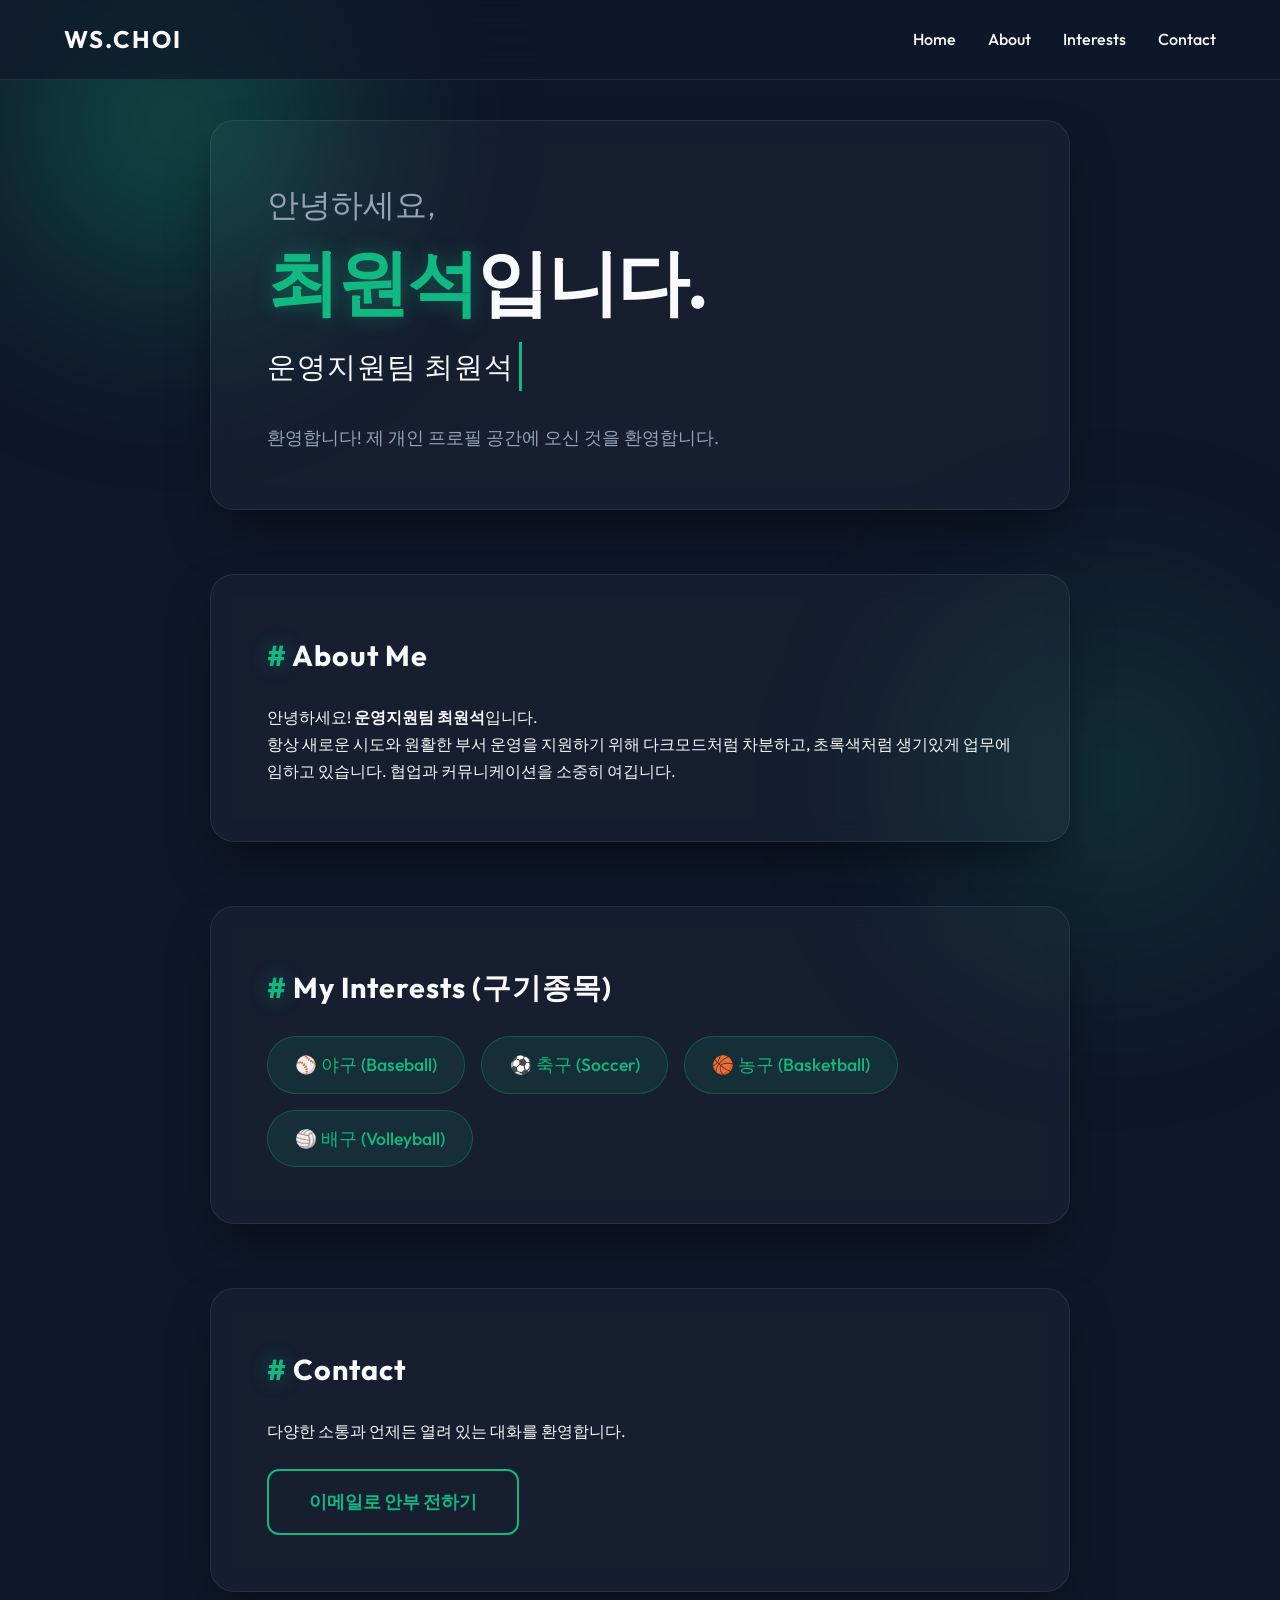
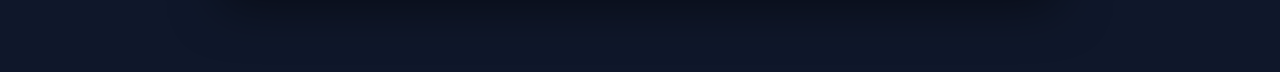
==== profile/index.html @ 98a7177b "프로필 웹페이지 구축 (Profile HTML/CSS/JS 추가)" ====
<!DOCTYPE html>
<html lang="ko">
<head>
    <meta charset="UTF-8">
    <meta name="viewport" content="width=device-width, initial-scale=1.0">
    <title>최원석 - Profile</title>
    <!-- 구글 폰트 적용 (모던하고 깔끔한 서체) -->
    <link href="https://fonts.googleapis.com/css2?family=Outfit:wght@300;500;700&display=swap" rel="stylesheet">
    <link rel="stylesheet" href="style.css">
</head>
<body>
    <!-- 배경 은은하게 퍼지는 초록빛 빛효과 -->
    <div class="background-glow"></div>
    <div class="background-glow pos-2"></div>
    
    <!-- 네비게이션(유리 효과) -->
    <nav class="glass-nav">
        <div class="logo">WS.CHOI</div>
        <ul class="nav-links">
            <li><a href="#hero">Home</a></li>
            <li><a href="#about">About</a></li>
            <li><a href="#interests">Interests</a></li>
            <li><a href="#contact">Contact</a></li>
        </ul>
    </nav>

    <main class="container">
        <!-- Hero Section -->
        <section id="hero" class="glass-card animate-on-scroll">
            <h1 class="greeting">안녕하세요,</h1>
            <h1 class="name"><span class="highlight">최원석</span>입니다.</h1>
            <h2 class="title type-text">운영지원팀 최원석</h2>
            <p class="description">환영합니다! 제 개인 프로필 공간에 오신 것을 환영합니다.</p>
        </section>

        <!-- About Section -->
        <section id="about" class="glass-card animate-on-scroll">
            <h2><span class="highlight">#</span> About Me</h2>
            <div class="about-content">
                <p>안녕하세요! <strong>운영지원팀 최원석</strong>입니다.</p>
                <p>항상 새로운 시도와 원활한 부서 운영을 지원하기 위해 다크모드처럼 차분하고, 초록색처럼 생기있게 업무에 임하고 있습니다. 협업과 커뮤니케이션을 소중히 여깁니다.</p>
            </div>
        </section>

        <!-- Interests / Skills Section -->
        <section id="interests" class="glass-card animate-on-scroll">
            <h2><span class="highlight">#</span> My Interests (구기종목)</h2>
            <div class="skills-grid">
                <div class="skill-tag">⚾ 야구 (Baseball)</div>
                <div class="skill-tag">⚽ 축구 (Soccer)</div>
                <div class="skill-tag">🏀 농구 (Basketball)</div>
                <div class="skill-tag">🏐 배구 (Volleyball)</div>
            </div>
        </section>

        <!-- Contact Section -->
        <section id="contact" class="glass-card animate-on-scroll">
            <h2><span class="highlight">#</span> Contact</h2>
            <p>다양한 소통과 언제든 열려 있는 대화를 환영합니다.</p>
            <a href="mailto:example@email.com" class="contact-btn">이메일로 안부 전하기</a>
        </section>
    </main>

    <script src="script.js"></script>
</body>
</html>
---- profile/style.css ----
/* 전역 변수 설정: 진한 다크모드와 에메랄드 그린 포인트 */
:root {
    --bg-dark: #0f172a;
    --highlight: #10b981; /* Emerald Green */
    --highlight-glow: rgba(16, 185, 129, 0.4);
    --glass-bg: rgba(255, 255, 255, 0.03);
    --glass-border: rgba(255, 255, 255, 0.08);
    --text-main: #f8fafc;
    --text-muted: #94a3b8;
}

* {
    margin: 0;
    padding: 0;
    box-sizing: border-box;
    font-family: 'Outfit', 'Pretendard', sans-serif;
}

html {
    scroll-behavior: smooth;
}

body {
    background-color: var(--bg-dark);
    color: var(--text-main);
    overflow-x: hidden;
    line-height: 1.7;
}

/* Background animated glows */
.background-glow {
    position: fixed;
    top: -20%;
    left: -10%;
    width: 600px;
    height: 600px;
    background: radial-gradient(circle, var(--highlight-glow) 0%, transparent 60%);
    z-index: -1;
    filter: blur(80px);
    animation: float 10s infinite ease-in-out alternate;
}

.background-glow.pos-2 {
    top: auto;
    bottom: -20%;
    left: auto;
    right: -10%;
    background: radial-gradient(circle, rgba(16, 185, 129, 0.2) 0%, transparent 60%);
    animation: float 15s infinite ease-in-out alternate-reverse;
}

@keyframes float {
    0% { transform: translateY(0px) scale(1); }
    100% { transform: translateY(50px) scale(1.1); }
}

/* Glassmorphism Navigation */
.glass-nav {
    position: fixed;
    top: 0;
    width: 100%;
    display: flex;
    justify-content: space-between;
    align-items: center;
    padding: 1.2rem 5%;
    background: rgba(15, 23, 42, 0.7);
    backdrop-filter: blur(20px);
    border-bottom: 1px solid var(--glass-border);
    z-index: 100;
}

.logo {
    font-size: 1.5rem;
    font-weight: 700;
    letter-spacing: 2px;
    color: var(--text-main);
}

.nav-links {
    display: flex;
    list-style: none;
    gap: 2rem;
}

.nav-links a {
    color: var(--text-main);
    text-decoration: none;
    font-size: 1rem;
    position: relative;
    transition: color 0.3s ease;
    font-weight: 500;
}

.nav-links a:hover {
    color: var(--highlight);
}

/* 밑줄 애니메이션 */
.nav-links a::after {
    content: '';
    position: absolute;
    width: 0;
    height: 2px;
    bottom: -6px;
    left: 0;
    background-color: var(--highlight);
    transition: width 0.3s ease;
}

.nav-links a:hover::after {
    width: 100%;
}

/* Container */
.container {
    max-width: 900px;
    margin: 0 auto;
    padding: 120px 20px 80px 20px;
    display: flex;
    flex-direction: column;
    gap: 4rem;
}

/* Glassmorphism Cards */
.glass-card {
    background: var(--glass-bg);
    backdrop-filter: blur(12px);
    -webkit-backdrop-filter: blur(12px);
    border: 1px solid var(--glass-border);
    border-radius: 24px;
    padding: 3.5rem;
    box-shadow: 0 25px 50px -12px rgba(0, 0, 0, 0.5);
    transition: transform 0.4s ease, box-shadow 0.4s ease;
}

.glass-card:hover {
    transform: translateY(-5px);
    box-shadow: 0 25px 50px -12px var(--highlight-glow);
    border-color: rgba(16, 185, 129, 0.25);
}

.glass-card h2 {
    font-size: 1.8rem;
    margin-bottom: 1.5rem;
    letter-spacing: 1px;
}

.highlight {
    color: var(--highlight);
    text-shadow: 0 0 20px var(--highlight-glow);
}

/* Hero Section */
.greeting {
    font-size: 2rem;
    font-weight: 300;
    margin-bottom: 0.5rem;
    color: var(--text-muted);
}

.name {
    font-size: 4.5rem;
    font-weight: 700;
    line-height: 1.2;
    margin-bottom: 1rem;
    letter-spacing: -2px;
}

.title {
    font-size: 1.8rem;
    color: var(--text-main);
    font-weight: 500;
    margin-bottom: 1.5rem;
    border-right: 3px solid var(--highlight);
    white-space: nowrap;
    overflow: hidden;
    display: inline-block;
    padding-right: 5px;
}

.description {
    color: var(--text-muted);
    font-size: 1.1rem;
}

/* Skills/Interests tags */
.skills-grid {
    display: flex;
    flex-wrap: wrap;
    gap: 1rem;
}

.skill-tag {
    background: rgba(16, 185, 129, 0.1);
    border: 1px solid rgba(16, 185, 129, 0.3);
    padding: 0.8rem 1.7rem;
    border-radius: 50px;
    font-weight: 500;
    color: var(--highlight);
    cursor: default;
    transition: all 0.3s cubic-bezier(0.25, 0.8, 0.25, 1);
    font-size: 1.1rem;
}

.skill-tag:hover {
    background: rgba(16, 185, 129, 0.25);
    transform: scale(1.05) translateY(-2px);
    box-shadow: 0 10px 20px -5px var(--highlight-glow);
    color: #fff;
}

/* Contact Button */
.contact-btn {
    display: inline-block;
    margin-top: 1.5rem;
    padding: 1rem 2.5rem;
    background: transparent;
    color: var(--highlight);
    border: 2px solid var(--highlight);
    text-decoration: none;
    font-weight: 700;
    border-radius: 12px;
    transition: all 0.3s ease;
    font-size: 1.1rem;
}

.contact-btn:hover {
    transform: translateY(-3px);
    box-shadow: 0 15px 25px -10px var(--highlight-glow);
    background: var(--highlight);
    color: var(--bg-dark); /* 초록색 배경에 어두운 글씨로 반전 */
}

/* Scroll Animation Initial State */
.animate-on-scroll {
    opacity: 0;
    transform: translateY(30px);
    transition: opacity 1s cubic-bezier(0.25, 0.8, 0.25, 1), transform 1s cubic-bezier(0.25, 0.8, 0.25, 1);
}

.animate-on-scroll.visible {
    opacity: 1;
    transform: translateY(0);
}

/* 모바일 반응형 처리 */
@media (max-width: 768px) {
    .name { font-size: 3rem; }
    .title { font-size: 1.4rem; }
    .glass-card { padding: 2rem; }
    .nav-links { gap: 1rem; font-size: 0.9rem; }
}
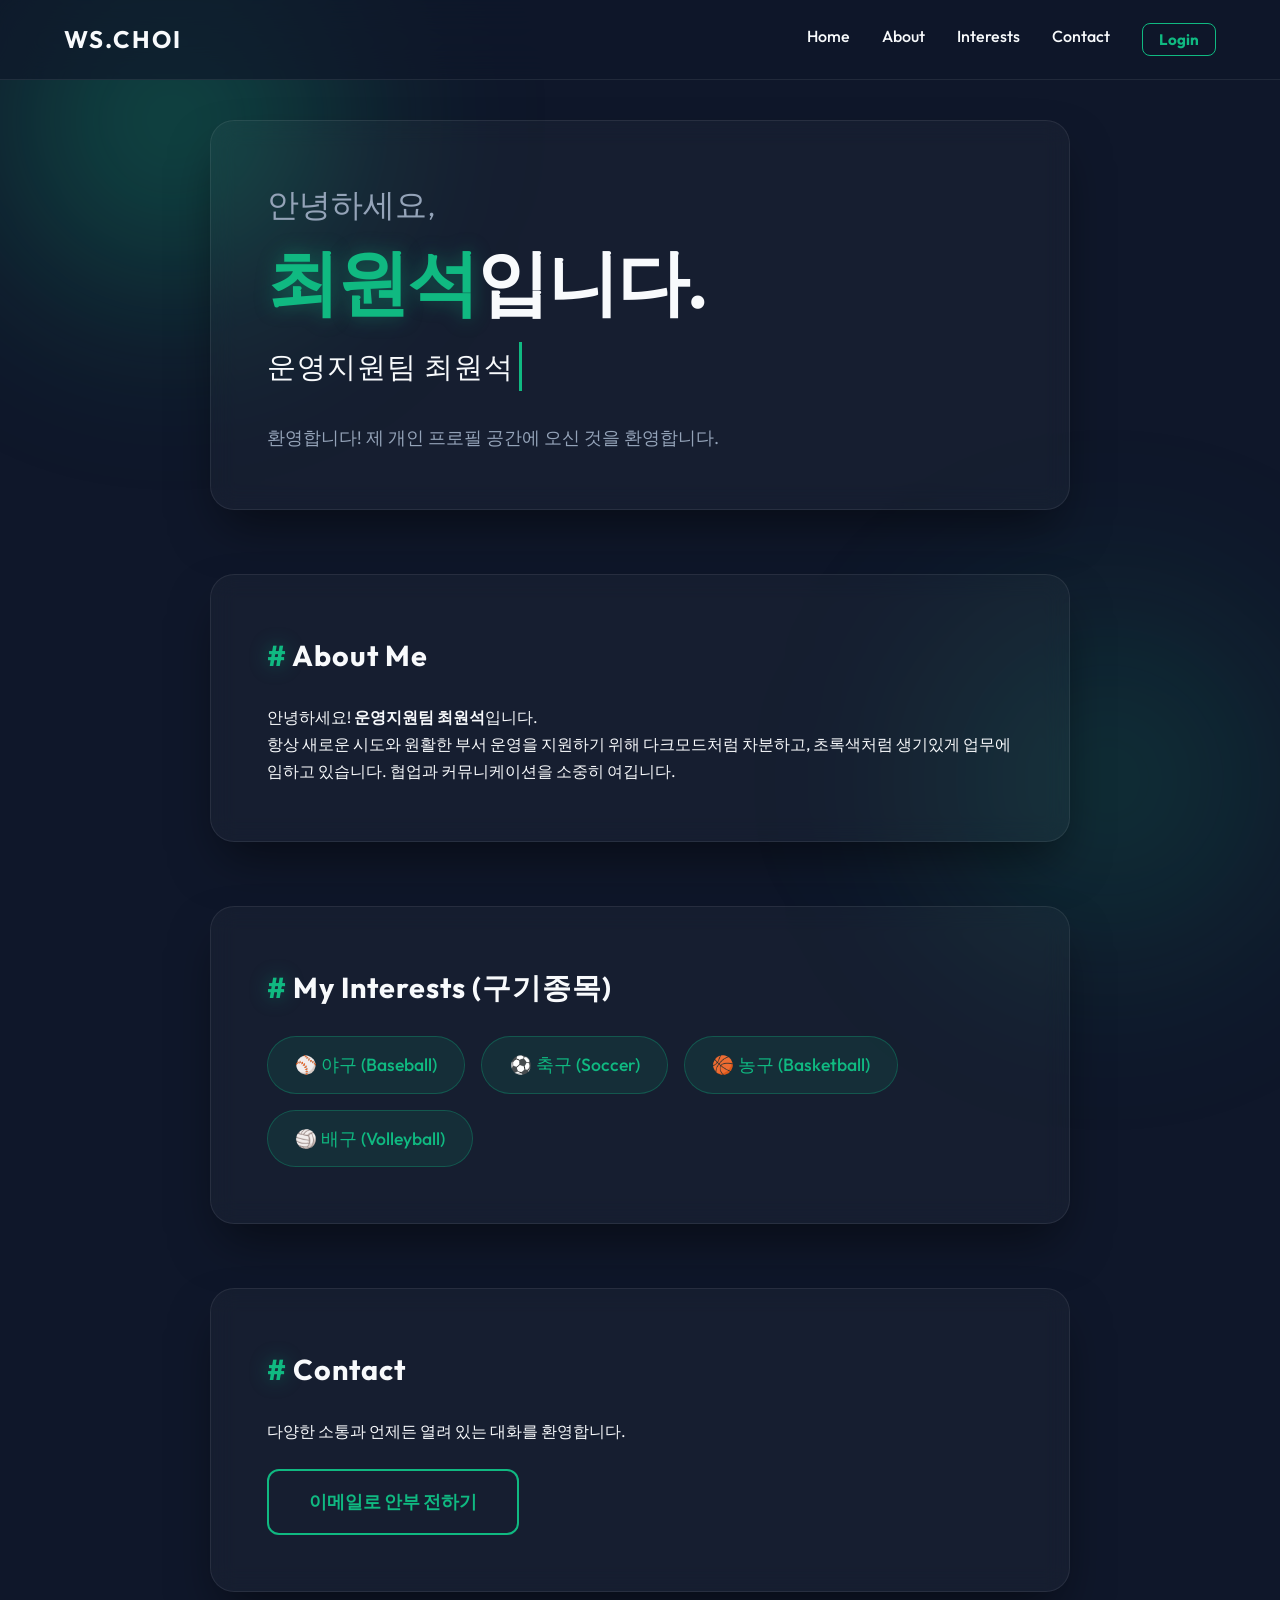
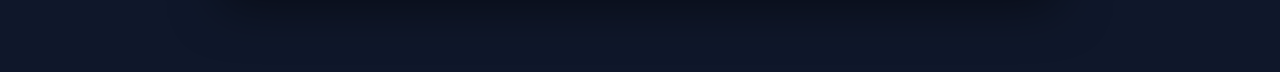
==== commit 85e46e3f: "feat: 프로필 페이지 로그인 팝업 및 시크릿 섹션 애니메이션 추가" ====
--- a/profile/index.html
+++ b/profile/index.html
@@ -21,6 +21,7 @@
             <li><a href="#about">About</a></li>
             <li><a href="#interests">Interests</a></li>
             <li><a href="#contact">Contact</a></li>
+            <li><button id="login-btn" class="nav-login-btn">Login</button></li>
         </ul>
     </nav>
 
@@ -53,6 +54,15 @@
             </div>
         </section>
 
+        <!-- Secret Section (Hidden) -->
+        <section id="secret-content" class="glass-card animate-on-scroll" style="display: none; margin-bottom: 3rem;">
+            <h2><span class="highlight">#</span> Secret Portfolio (Admin)</h2>
+            <p style="margin-top:1rem;">관리자 로그인에 성공하셨습니다! <br>최원석 님을 위한 시크릿 데이터 공간입니다.</p>
+            <div class="skills-grid" style="margin-top: 1.5rem;">
+                <div class="skill-tag" style="background: rgba(239, 68, 68, 0.2); color: #ef4444; border-color: #ef4444;">🔒 최상급 정보 열람 모드 활성화 됨</div>
+            </div>
+        </section>
+
         <!-- Contact Section -->
         <section id="contact" class="glass-card animate-on-scroll">
             <h2><span class="highlight">#</span> Contact</h2>
@@ -61,6 +71,22 @@
         </section>
     </main>
 
+    <!-- Login Modal -->
+    <div id="login-modal" class="modal-overlay hidden">
+        <div class="modal-content glass-card">
+            <span class="close-btn">&times;</span>
+            <h2 style="margin-bottom: 1.5rem;">Admin <span class="highlight">Login</span></h2>
+            <div class="input-group">
+                <input type="text" id="username" placeholder="아이디" autocomplete="off">
+            </div>
+            <div class="input-group">
+                <input type="password" id="password" placeholder="비밀번호">
+            </div>
+            <p id="error-msg" class="error-msg hidden">아이디 또는 비밀번호가 틀렸습니다.</p>
+            <button id="submit-login" class="contact-btn" style="width: 100%; text-align: center; margin-top: 0;">접속</button>
+        </div>
+    </div>
+
     <script src="script.js"></script>
 </body>
 </html>
--- a/profile/style.css
+++ b/profile/style.css
@@ -231,6 +231,101 @@
     color: var(--bg-dark); /* 초록색 배경에 어두운 글씨로 반전 */
 }
 
+/* Navigation Login Button */
+.nav-login-btn {
+    background: transparent;
+    color: var(--highlight);
+    border: 1px solid var(--highlight);
+    padding: 6px 16px;
+    border-radius: 8px;
+    cursor: pointer;
+    font-size: 0.95rem;
+    font-weight: 700;
+    font-family: inherit;
+    transition: all 0.3s ease;
+}
+.nav-login-btn:hover {
+    background: var(--highlight);
+    color: var(--bg-dark);
+    box-shadow: 0 0 10px var(--highlight-glow);
+}
+
+/* Modal Overlay Layer */
+.modal-overlay {
+    position: fixed;
+    top: 0; left: 0; width: 100%; height: 100%;
+    background: rgba(0, 0, 0, 0.7);
+    backdrop-filter: blur(8px);
+    z-index: 1000;
+    display: flex;
+    justify-content: center;
+    align-items: center;
+    opacity: 1;
+    transition: opacity 0.3s ease;
+}
+.modal-overlay.hidden {
+    opacity: 0;
+    pointer-events: none;
+}
+
+/* Modal Box */
+.modal-content {
+    position: relative;
+    width: 380px;
+    max-width: 90%;
+    padding: 3rem 2.5rem;
+    transform: scale(1);
+    transition: transform 0.3s ease;
+}
+.modal-overlay.hidden .modal-content {
+    transform: scale(0.8);
+}
+
+.close-btn {
+    position: absolute;
+    top: 1.5rem;
+    right: 2rem;
+    font-size: 2rem;
+    line-height: 1;
+    color: var(--text-muted);
+    cursor: pointer;
+    transition: color 0.3s;
+}
+.close-btn:hover { color: var(--highlight); }
+
+/* Inputs in Modal */
+.input-group { margin-bottom: 1.5rem; }
+.input-group input {
+    width: 100%;
+    padding: 1rem;
+    background: rgba(255, 255, 255, 0.05);
+    border: 1px solid var(--glass-border);
+    border-radius: 8px;
+    color: var(--text-main);
+    font-size: 1rem;
+    outline: none;
+    transition: border-color 0.3s, box-shadow 0.3s;
+}
+.input-group input:focus {
+    border-color: var(--highlight);
+    box-shadow: 0 0 15px var(--highlight-glow);
+}
+.error-msg {
+    color: #ef4444;
+    font-size: 0.9rem;
+    margin-bottom: 1rem;
+    text-align: center;
+}
+.error-msg.hidden { display: none; }
+
+/* Shake Error Anim */
+@keyframes shake {
+    0%, 100% { transform: translateX(0); }
+    20%, 60% { transform: translateX(-6px); }
+    40%, 80% { transform: translateX(6px); }
+}
+.shake { animation: shake 0.4s ease-in-out; }
+
 /* Scroll Animation Initial State */
 .animate-on-scroll {
     opacity: 0;
